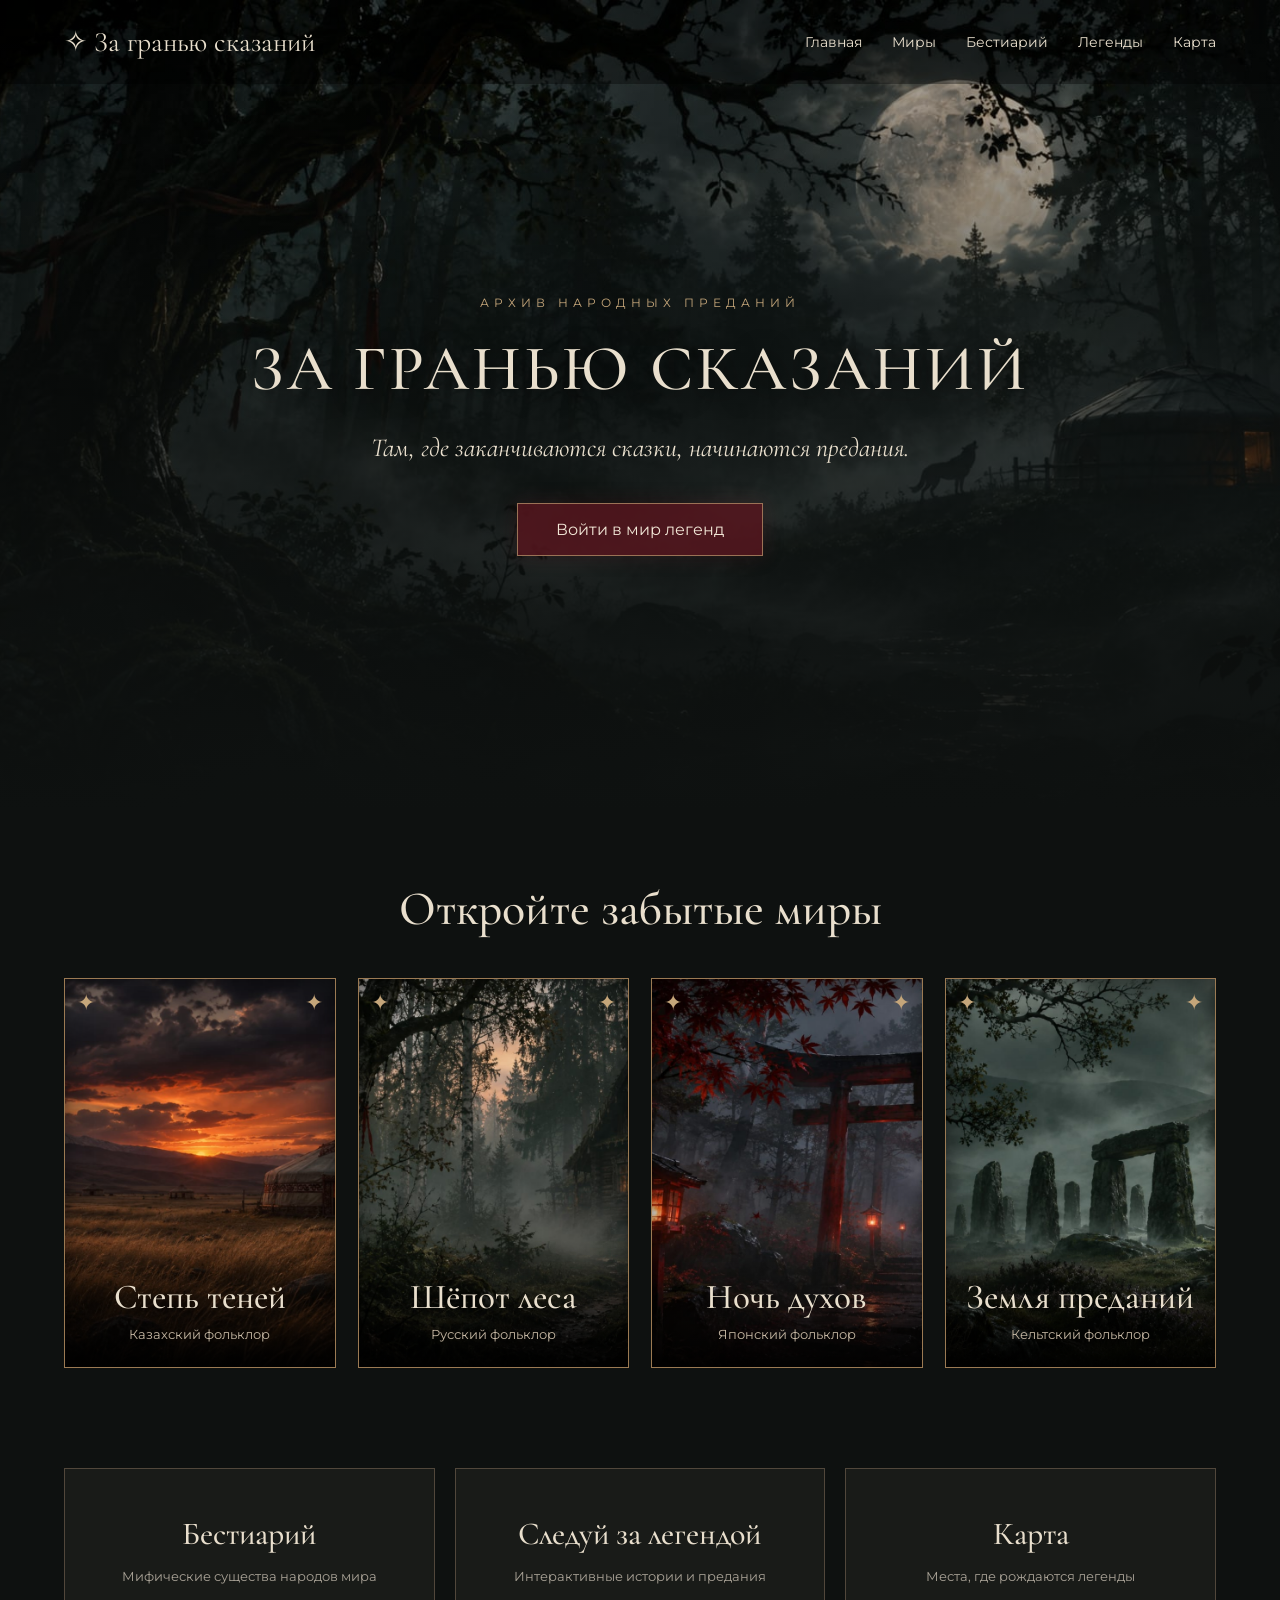
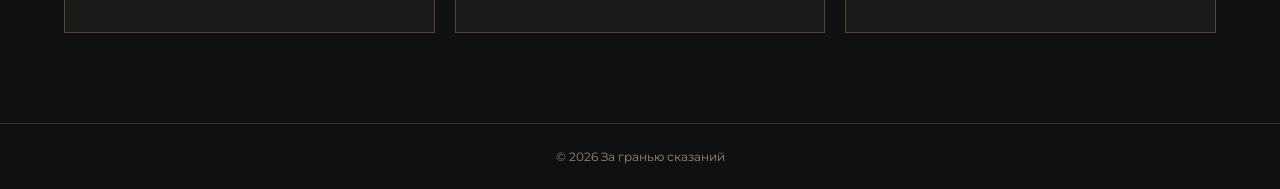
==== index.html @ 944ca491 "init project folklore" ====
<!DOCTYPE html>
<html lang="ru">
<head>
    <meta charset="UTF-8">
    <meta name="viewport" content="width=device-width, initial-scale=1.0">
    <title>За гранью сказаний</title>
    <link rel="stylesheet" href="style.css">
</head>
<body>

    <header class="header">
        <a href="#home" class="logo">✧ За гранью сказаний</a>

        <nav class="menu">
            <a href="#home">Главная</a>
            <a href="#worlds">Миры</a>
            <a href="#bestiary">Бестиарий</a>
            <a href="#legends">Легенды</a>
            <a href="#map">Карта</a>
        </nav>
    </header>

    <main>
        <section class="hero" id="home">
            <div class="hero-content">
                <p class="subtitle">АРХИВ НАРОДНЫХ ПРЕДАНИЙ</p>

                <h1>ЗА ГРАНЬЮ СКАЗАНИЙ</h1>

                <p class="description">
                    Там, где заканчиваются сказки,
                    начинаются предания.
                </p>

                <a href="#worlds" class="main-button">
                    Войти в мир легенд
                </a>
            </div>
        </section>

        <section class="worlds" id="worlds">
            <h2>Откройте забытые миры</h2>

            <div class="world-grid">
                <a href="kazakh.html" class="world-card kazakh">
                    <div class="world-info">
                        <h3>Степь теней</h3>
                        <p>Казахский фольклор</p>
                    </div>
                </a>

                <a href="russian.html" class="world-card russian">
    <div class="world-info">
        <h3>Шёпот леса</h3>
        <p>Русский фольклор</p>
    </div>
</a>

                
<a href="japanese.html" class="world-card japanese">
    <div class="world-info">
        <h3>Ночь духов</h3>
        <p>Японский фольклор</p>
    </div>
</a>

<a href="celtic.html" class="world-card celtic">
    <div class="world-info">
        <h3>Земля преданий</h3>
        <p>Кельтский фольклор</p>
    </div>
</a>

            </div>
        </section>

        <section class="explore">
            <div class="explore-card" id="bestiary">
                <h3>Бестиарий</h3>
                <p>Мифические существа народов мира</p>
            </div>

            <div class="explore-card" id="legends">
                <h3>Следуй за легендой</h3>
                <p>Интерактивные истории и предания</p>
            </div>

            <div class="explore-card" id="map">
                <h3>Карта</h3>
                <p>Места, где рождаются легенды</p>
            </div>
        </section>
    </main>

    <footer>
        <p>© 2026 За гранью сказаний</p>
    </footer>

    <script src="script.js"></script>
</body>
</html>
---- style.css ----
@import url('https://fonts.googleapis.com/css2?family=Cormorant+Garamond:wght@400;500;600&family=Montserrat:wght@400;500;600&display=swap');

* {
    margin: 0;
    padding: 0;
    box-sizing: border-box;
}

html {
    scroll-behavior: smooth;
}

body {
    background: #0e1110;
    color: #e9dfcd;
    font-family: 'Montserrat', sans-serif;
}

h1, h2, h3 {
    font-family: 'Cormorant Garamond', serif;
    font-weight: 500;
}

.header {
    position: absolute;
    top: 0;
    left: 0;
    width: 100%;
    padding: 25px 5%;
    display: flex;
    align-items: center;
    justify-content: space-between;
    z-index: 10;
    background: rgba(0, 0, 0, 0.35);
}

.logo {
    font-family: 'Cormorant Garamond', serif;
    font-size: 28px;
    color: #e9dfcd;
    text-decoration: none;
}

.menu {
    display: flex;
    gap: 30px;
}

.menu a {
    color: #e9dfcd;
    text-decoration: none;
    font-size: 14px;
    transition: color 0.3s;
}

.menu a:hover {
    color: #c5a67a;
}

.hero {
    min-height: 90vh;
    background:
        linear-gradient(rgba(0, 0, 0, 0.25), #0e1110),
        url('images/hero.jpeg') center/cover;
    display: flex;
    align-items: center;
    justify-content: center;
    text-align: center;
    padding: 120px 20px 80px;
}

.hero-content {
    max-width: 1000px;
}

.subtitle {
    color: #c5a67a;
    letter-spacing: 5px;
    font-size: 12px;
    margin-bottom: 20px;
}

.hero h1 {
    font-size: clamp(36px, 5vw, 75px);
    letter-spacing: 3px;
    text-shadow: 0 4px 25px rgba(0, 0, 0, 0.7);
}

.description {
    font-family: 'Cormorant Garamond', serif;
    font-style: italic;
    font-size: 26px;
    margin: 25px 0 40px;
}

.main-button {
    display: inline-block;
    background: rgba(85, 22, 30, 0.85);
    border: 1px solid #9b7256;
    box-shadow: 0 0 20px rgba(80, 20, 25, 0.3);
    color: #f2e7d7;
    text-decoration: none;
    padding: 16px 38px;
    transition: 0.3s;
}

.main-button:hover {
    background: #92343e;
    transform: translateY(-3px);
}

.worlds {
    padding: 70px 5%;
}

.worlds h2 {
    text-align: center;
    font-size: 48px;
    margin-bottom: 40px;
}

.world-grid {
    display: grid;
    grid-template-columns: repeat(4, 1fr);
    gap: 22px;
}

.world-card {
    display: block;
    height: 390px;
    position: relative;
    overflow: hidden;
    border: 1px solid #9b7a53;
    background-size: cover;
    background-position: center;
    color: inherit;
    text-decoration: none;
    box-shadow: inset 0 0 25px rgba(0, 0, 0, 0.5);
    transition: transform 0.4s, border-color 0.4s;
    animation: appear 0.8s ease both;
}

.world-card:hover {
    transform: translateY(-8px);
    border-color: #d7b681;
}

.world-card::before,
.world-card::after {
    content: "✦";
    position: absolute;
    color: #c5a67a;
    font-size: 22px;
    z-index: 2;
}

.world-card::before {
    top: 10px;
    left: 12px;
}

.world-card::after {
    top: 10px;
    right: 12px;
}

.kazakh {
    background-image: url('images/kazakh.jpeg');
}

.russian {
    background-image: url('images/russian.jpeg');
}

.japanese {
    background-image: url('images/japanese.jpeg');
}

.celtic {
    background-image: url('images/celtic.jpeg');
}

.world-info {
    position: absolute;
    bottom: 0;
    width: 100%;
    padding: 35px 15px 25px;
    text-align: center;
    background: linear-gradient(transparent, rgba(0, 0, 0, 0.95));
}

.world-info h3 {
    font-size: 35px;
}

.world-info p {
    margin-top: 8px;
    font-size: 13px;
    color: #c6b8a4;
}

.explore {
    display: grid;
    grid-template-columns: repeat(3, 1fr);
    gap: 20px;
    padding: 30px 5% 90px;
}

.explore-card {
    padding: 45px 25px;
    border: 1px solid #51473b;
    background: #191b18;
    text-align: center;
    transition: 0.3s;
}

.explore-card:hover {
    background: #282620;
    border-color: #c5a67a;
}

.explore-card h3 {
    font-size: 32px;
    margin-bottom: 12px;
}

.explore-card p {
    color: #aaa397;
    font-size: 13px;
    line-height: 1.7;
}

footer {
    padding: 25px;
    text-align: center;
    color: #958b7c;
    border-top: 1px solid #302e28;
    font-size: 12px;
}

@keyframes appear {
    from {
        opacity: 0;
        transform: translateY(25px);
    }

    to {
        opacity: 1;
        transform: translateY(0);
    }
}

.kazakh-hero {
    min-height: 85vh;
    display: flex;
    align-items: center;
    justify-content: center;
    text-align: center;
    padding: 130px 20px 80px;
    background:
        linear-gradient(rgba(0, 0, 0, 0.25), #0e1110),
        url('images/kazakh.jpeg') center/cover;
}

.kazakh-hero h1 {
    font-size: clamp(48px, 7vw, 100px);
    letter-spacing: 5px;
    text-shadow: 0 5px 30px #000;
}

.kazakh-intro {
    max-width: 850px;
    margin: auto;
    padding: 90px 25px;
    text-align: center;
}

.kazakh-intro h2,
.creatures-section h2,
.stories-section h2 {
    font-size: clamp(36px, 5vw, 55px);
    margin-bottom: 25px;
}

.kazakh-intro > p:last-child {
    line-height: 2;
    color: #c3b9aa;
}

.creatures-section,
.stories-section {
    padding: 70px 5%;
    text-align: center;
}

.creature-grid {
    display: grid;
    grid-template-columns: repeat(3, 1fr);
    gap: 25px;
    margin-top: 40px;
}

.creature-card {
    background: #191c19;
    border: 1px solid #766348;
    padding: 20px;
    transition: 0.3s;
}

.creature-card:hover {
    transform: translateY(-7px);
    border-color: #c5a67a;
}

.creature-image {
    height: 350px;
    background:
        linear-gradient(transparent, #171c19),
        url('images/kazakh.jpeg') center/cover;
    background-position: center 25%;
    border: 1px solid #514536;
    margin-bottom: 20px;
    transition: 0.4s;
}

.creature-image.zheztyrnak {
    background-image: url('images/zheztyrnak.jpeg');
}

.creature-image.zhalmauyz {
    background-image: url('images/zhalmauyz.jpeg');
}

.creature-image.albasty {
    background-image: url('images/albasty.jpeg');
}

.creature-card:hover .creature-image {
    transform: scale(1.02);
}

.creature-card h3 {
    font-size: 34px;
    margin-bottom: 12px;
}

.creature-card p {
    color: #bcb2a3;
    line-height: 1.7;
    font-size: 14px;
    min-height: 95px;
}

.creature-button {
    background: transparent;
    color: #d8bd91;
    border: 1px solid #a48a61;
    padding: 12px 22px;
    margin-top: 20px;
    cursor: pointer;
    transition: 0.3s;
}

.creature-button:hover {
    background: #64262c;
    color: white;
}

.story-panel {
    max-width: 850px;
    margin: 35px auto;
    padding: 45px;
    border: 1px solid #78654b;
    background: #191b18;
}

.story-panel h3 {
    font-size: 38px;
    margin-bottom: 20px;
}

.story-panel p {
    color: #c3b9aa;
    line-height: 1.9;
}

.story-note {
    margin-top: 25px;
    font-style: italic;
}

.creature-modal {
    display: none;
    position: fixed;
    inset: 0;
    z-index: 100;
    background: rgba(0, 0, 0, 0.85);
    align-items: center;
    justify-content: center;
    padding: 20px;
    overflow-y: auto;
}

.creature-modal.open {
    display: flex;
}

.modal-content {
    position: relative;
    display: grid;
    grid-template-columns: 42% 58%;
    width: 95%;
    max-width: 1000px;
    max-height: 90vh;
    overflow-y: auto;
    background: #141917;
    border: 1px solid #b39363;
    box-shadow: 0 0 60px rgba(0, 0, 0, 0.9);
}

.modal-image {
    grid-column: 1;
    grid-row: 1;
    min-height: 450px;
}

.modal-image img {
    width: 100%;
    height: 100%;
    object-fit: cover;
    display: block;
}

.modal-info {
    grid-column: 2;
    grid-row: 1;
    padding: 45px 35px;
    text-align: left;
}

.modal-info h2 {
    color: #e9dfcd;
    font-size: 48px;
    margin-bottom: 25px;
}

.modal-info h3 {
    font-size: 30px;
    color: #c5a67a;
    margin: 30px 0 15px;
}

.modal-info > p {
    line-height: 1.9;
    color: #c3b9aa;
}

.modal-warning {
    margin-top: 35px;
    text-align: center;
    color: #c5a67a !important;
    font-family: 'Cormorant Garamond', serif;
    font-size: 22px;
}

.modal-close {
    position: absolute;
    top: 12px;
    right: 15px;
    z-index: 20;
    border: none;
    background: none;
    color: #e9dfcd;
    font-size: 32px;
    cursor: pointer;
}

.book-overlay {
    display: none;
    position: fixed;
    inset: 0;
    z-index: 200;
    background: rgba(0, 0, 0, 0.94);
    padding: 20px;
    overflow-y: auto;
    align-items: center;
    justify-content: center;
}

.book-overlay.open {
    display: flex;
}

.book-window {
    position: relative;
    display: flex;
    flex-direction: column;
    align-items: center;
    justify-content: flex-start;
    width: 95%;
    max-width: 1050px;
    max-height: 95vh;
    overflow-y: auto;
    overflow-x: hidden;
    padding: 30px 25px;
    text-align: center;
    background: #101512;
    border: 1px solid #9b7850;
    box-shadow: 0 20px 70px rgba(0, 0, 0, 0.8);
}

.book-window > h2 {
    font-size: 48px;
    margin: 10px 0 25px;
}

.book-close {
    position: absolute;
    top: 12px;
    right: 20px;
    z-index: 30;
    background: none;
    border: none;
    color: #e9dfcd;
    font-size: 35px;
    cursor: pointer;
}

#flipBook {
    display: block;
    position: relative;
    margin: 20px auto;
    flex-shrink: 0;
    border: none;
    background: transparent;
    box-shadow: none;
    transition: transform 0.3s ease;
}

.flip-page {
    background: #dec49a;
    color: #302115;
    border: 1px solid #b59466;
    overflow: hidden;
}

.flip-page-content {
    width: 100%;
    height: 100%;
    padding: 25px;
    display: flex;
    flex-direction: column;
    justify-content: center;
    background:
        repeating-linear-gradient(
            0deg,
            transparent,
            transparent 30px,
            rgba(85, 58, 35, 0.035) 31px
        ),
        #dec49a;
}

.flip-page-content h3 {
    font-family: 'Cormorant Garamond', serif;
    font-size: 32px;
    margin: 15px 0;
}

.flip-page-content > p {
    font-family: 'Cormorant Garamond', serif;
    font-size: 21px;
    line-height: 1.5;
}

.flip-page-content .book-chapter {
    font-size: 12px;
    letter-spacing: 3px;
    color: #80522e;
}

.picture-content {
    display: flex;
    flex-direction: column;
    align-items: center;
    justify-content: center;
    text-align: center;
    padding: 12px;
}

.picture-content img {
    display: block;
    width: auto;
    height: auto;
    max-width: 100%;
    max-height: 440px;
    object-fit: contain;
    border: 3px double #745638;
    padding: 3px;
    background: #e8d5b4;
}

.picture-content p {
    margin-top: 10px;
    font-size: 18px;
}

.page-number {
    margin-top: 15px;
    text-align: center;
    color: #80522e;
}

.book-cover,
.book-cover .flip-page-content {
    background: #30221c;
    color: #d6b47e;
    text-align: center;
}

.book-cover .flip-page-content {
    border: 8px double #a98653;
}

.book-cover h2 {
    font-size: 46px;
}

.book-navigation {
    position: relative;
    display: flex;
    flex-direction: row;
    justify-content: center;
    align-items: center;
    flex-wrap: nowrap;
    gap: 20px;
    width: 100%;
    margin: 15px auto 0;
}

.book-navigation button {
    flex-shrink: 0;
    padding: 12px 20px;
    background: #3b2920;
    border: 1px solid #b18c59;
    color: #e9dfcd;
    cursor: pointer;
    transition: background 0.3s;
}

.book-navigation button:hover:not(:disabled) {
    background: #624330;
}

.book-navigation button:disabled {
    opacity: 0.35;
    cursor: not-allowed;
}

#pageCounter {
    color: #c5a67a;
    white-space: nowrap;
    min-width: 55px;
    text-align: center;
}

@media (max-width: 900px) {
    .world-grid {
        grid-template-columns: repeat(2, 1fr);
    }

    .explore {
        grid-template-columns: 1fr;
    }

    .header {
        flex-direction: column;
        gap: 20px;
    }

    .menu {
        gap: 15px;
        flex-wrap: wrap;
        justify-content: center;
    }
}

@media (max-width: 800px) {
    .creature-grid {
        grid-template-columns: 1fr;
    }

    .creature-card p {
        min-height: auto;
    }

    .story-panel {
        padding: 25px;
    }
}

@media (max-width: 700px) {
    .modal-content {
        grid-template-columns: 1fr;
        max-height: 85vh;
    }

    .modal-image,
    .modal-info {
        grid-column: 1;
        grid-row: auto;
    }

    .modal-image {
        min-height: 0;
        height: 300px;
    }

    .modal-info {
        padding: 30px 22px;
    }

    .modal-info h2 {
        font-size: 38px;
    }

    .book-overlay {
        padding: 8px;
    }

    .book-window {
        width: 100%;
        padding: 20px 8px;
    }

    .book-window > h2 {
        font-size: 36px;
    }

    .flip-page-content {
        padding: 15px;
    }

    .flip-page-content h3 {
        font-size: 25px;
    }

    .flip-page-content > p {
        font-size: 17px;
    }

    .picture-content {
        padding: 10px;
    }

    .picture-content img {
        max-height: 75%;
    }

    .book-navigation {
        gap: 12px;
    }

    .book-navigation button {
        padding: 10px 12px;
    }
}

@media (max-width: 500px) {
    .world-grid {
        grid-template-columns: 1fr;
    }

    .world-card {
        height: 350px;
    }

    .worlds h2 {
        font-size: 36px;
    }

    .menu a {
        font-size: 12px;
    }

    .description {
        font-size: 21px;
    }

    .hero h1 {
        font-size: 42px;
    }
}

.creature-grid {
    display: grid;
    grid-template-columns: repeat(3, minmax(0, 1fr));
    gap: 25px;
}

.creature-card {
    display: flex;
    flex-direction: column;
    align-items: center;
    min-width: 0;
    padding: 20px;
}

.creature-image {
    width: 100%;
    height: 300px;
    background-size: cover;
    background-position: center 15%;
    flex-shrink: 0;
}

.creatures-section h2,
.creature-card h3 {
    font-family: 'Montserrat', sans-serif;
    font-weight: 600;
    letter-spacing: 0;
    font-stretch: normal;
    line-height: 1.3;
}

.creatures-section h2 {
    font-size: clamp(28px, 4vw, 44px);
}

.creature-card h3 {
    font-size: 25px;
    margin: 18px 0 12px;
}

.creature-card p {
    width: 100%;
    font-family: 'Montserrat', sans-serif;
    font-size: 14px;
    font-weight: 400;
    line-height: 1.7;
    min-height: 95px;
    text-align: center;
}

.creature-card .creature-button {
    margin-top: auto;
}

@media (max-width: 800px) {
    .creature-grid {
        grid-template-columns: 1fr;
    }

    .creature-card p {
        min-height: 0;
        margin-bottom: 20px;
    }
}

.night-section {
    padding: 90px 5%;
    text-align: center;
    background: linear-gradient(#0e1110, #16100f, #0e1110);
}

.night-section h2 {
    font-size: 55px;
    color: #e9dfcd;
    margin-bottom: 15px;
}

.night-description {
    color: #b9a897;
    font-size: 14px;
    line-height: 1.8;
    margin-bottom: 45px;
}

.night-grid {
    display: grid;
    grid-template-columns: repeat(3, minmax(0, 1fr));
    gap: 25px;
}

.night-card {
    display: flex;
    flex-direction: column;
    align-items: center;
    padding: 15px 15px 25px;
    background: #191715;
    border: 1px solid #765442;
    transition: 0.4s;
}

.night-card:hover {
    transform: translateY(-7px);
    border-color: #c5a67a;
    box-shadow: 0 10px 35px rgba(0, 0, 0, 0.5);
}

.night-image {
    width: 100%;
    height: 320px;
    background-size: cover;
    background-position: center;
    border: 1px solid #5d493b;
}

.night-one {
    background-image: url("images/night1.jpeg");
}

.night-two {
    background-image: url("images/night2.jpeg");
}

.night-three {
    background-image: url("images/night3.jpeg");
}

.night-card h3 {
    font-size: 32px;
    margin: 20px 0 12px;
}

.night-card p {
    color: #b9aa9c;
    font-size: 14px;
    line-height: 1.7;
    margin-bottom: 25px;
}

.night-button {
    margin-top: auto;
    padding: 13px 25px;
    background: #39241f;
    border: 1px solid #a47b59;
    color: #e9dfcd;
    cursor: pointer;
    transition: 0.3s;
}

.night-button:hover {
    background: #68382e;
}

.night-overlay {
    display: none;
    position: fixed;
    inset: 0;
    z-index: 300;
    background: rgba(0, 0, 0, 0.92);
    align-items: center;
    justify-content: center;
    padding: 20px;
}

.night-overlay.open {
    display: flex;
}

.night-modal {
    position: relative;
    width: 100%;
    max-width: 720px;
    max-height: 90vh;
    overflow-y: auto;
    padding: 55px 45px;
    background: #17130f;
    border: 1px solid #9a754c;
    box-shadow: 0 0 70px rgba(0, 0, 0, 0.9);
    text-align: center;
}

.night-modal h2 {
    font-size: 46px;
    margin: 15px 0 25px;
}

#nightText {
    color: #d1c1ad;
    font-family: 'Cormorant Garamond', serif;
    font-size: 23px;
    line-height: 1.8;
    white-space: pre-line;
}

.night-close {
    position: absolute;
    top: 12px;
    right: 20px;
    background: none;
    border: none;
    color: #e9dfcd;
    font-size: 34px;
    cursor: pointer;
}

.night-end {
    margin-top: 30px;
    color: #b18c59;
    font-size: 13px;
}

@media (max-width: 800px) {
    .night-grid {
        grid-template-columns: 1fr;
    }

    .night-section h2 {
        font-size: 40px;
    }

    .night-modal {
        padding: 45px 22px;
    }
}

.beliefs-section {
    padding: 100px 5%;
    background: radial-gradient(ellipse at center, #211b17, #0e1110 75%);
    text-align: center;
}

.beliefs-section h2 {
    font-size: 55px;
    margin-bottom: 20px;
}

.beliefs-description {
    max-width: 750px;
    margin: 0 auto 50px;
    color: #b8aa96;
    font-size: 14px;
    line-height: 1.9;
}

.beliefs-grid {
    display: grid;
    grid-template-columns: repeat(3, minmax(0, 1fr));
    gap: 25px;
}

.belief-card {
    position: relative;
    min-height: 250px;
    padding: 35px 25px;
    background: linear-gradient(145deg, #221c17, #151411);
    border: 1px solid #76583d;
    outline: 1px solid rgba(197, 166, 122, 0.15);
    outline-offset: -9px;
    cursor: pointer;
    transition: transform 0.4s, border-color 0.4s, box-shadow 0.4s;
}

.belief-card::before,
.belief-card::after {
    content: "✦";
    position: absolute;
    top: 12px;
    color: #9d7b50;
    font-size: 14px;
}

.belief-card::before {
    left: 15px;
}

.belief-card::after {
    right: 15px;
}

.belief-card:hover {
    transform: translateY(-5px);
    border-color: #c5a67a;
    box-shadow: 0 0 30px rgba(176, 126, 70, 0.12);
}

.belief-symbol {
    display: block;
    margin-bottom: 18px;
    font-size: 35px;
    color: #c5a67a;
    transition: transform 0.4s;
}

.belief-card:hover .belief-symbol {
    transform: scale(1.2);
}

.belief-card h3 {
    font-size: 29px;
    margin-bottom: 15px;
    color: #e9dfcd;
}

.belief-hint {
    color: #9d876d;
    font-size: 12px;
    letter-spacing: 1px;
}

.belief-secret {
    display: grid;
    grid-template-rows: 0fr;
    opacity: 0;
    transition: grid-template-rows 0.5s, opacity 0.5s, margin 0.5s;
}

.belief-secret p {
    color: #cbbda8;
    font-size: 13px;
    line-height: 1.8;
    overflow: hidden;
}

.belief-card.active {
    border-color: #c5a67a;
    box-shadow: 0 0 35px rgba(176, 126, 70, 0.15);
}

.belief-card.active .belief-secret {
    display: block;
    opacity: 1;
    margin-top: 20px;
}

.belief-card.active .belief-secret p + p {
    margin-top: 12px;
}

.belief-card.active .belief-hint {
    display: none;
}

.beliefs-note {
    max-width: 700px;
    margin: 40px auto 0;
    color: #897b6b;
    font-size: 12px;
    font-style: italic;
    line-height: 1.8;
}

@media (max-width: 900px) {
    .beliefs-grid {
        grid-template-columns: repeat(2, 1fr);
    }
}

@media (max-width: 600px) {
    .beliefs-grid {
        grid-template-columns: 1fr;
    }

    .beliefs-section h2 {
        font-size: 38px;
    }
}

.secret-section {
    padding: 100px 5%;
    text-align: center;
    background: radial-gradient(ellipse at center, #251b17, #0e1110 75%);
}

.secret-section h2 {
    font-size: 55px;
    margin: 15px 0 20px;
}

.secret-description {
    max-width: 650px;
    margin: 0 auto 45px;
    color: #bcae9b;
    font-size: 14px;
    line-height: 1.9;
}

.secret-door {
    position: relative;
    display: block;
    width: min(100%, 380px);
    height: 480px;
    margin: 0 auto;
    padding: 0;
    border: 1px solid #a47b59;
    background: #120e0c;
    cursor: pointer;
    overflow: hidden;
    perspective: 1000px;
    box-shadow: 0 0 45px rgba(0, 0, 0, 0.8);
}

.door-image {
    position: absolute;
    inset: 0;
    background: url("images/door.jpeg") center/cover no-repeat;
    transform-origin: left center;
    transition: transform 1.3s ease, filter 0.5s;
    z-index: 2;
}

.door-glow {
    position: absolute;
    inset: 0;
    background: radial-gradient(ellipse, #c79a57, #4c2619 50%, #0b0808);
    box-shadow: inset 0 0 80px #000;
    z-index: 1;
}

.secret-door:hover .door-image {
    filter: brightness(1.2);
}

.secret-door.opening .door-image {
    transform: rotateY(-85deg);
}

.secret-door.opening .door-glow {
    animation: doorLight 1.4s ease forwards;
}

@keyframes doorLight {
    from {
        filter: brightness(0.5);
    }
    to {
        filter: brightness(1.8);
    }
}

.door-hint {
    margin-top: 25px;
    color: #c5a67a;
    font-family: 'Cormorant Garamond', serif;
    font-size: 22px;
}

.secret-overlay {
    display: none;
    position: fixed;
    inset: 0;
    z-index: 400;
    background: rgba(0, 0, 0, 0.94);
    align-items: center;
    justify-content: center;
    padding: 20px;
}

.secret-overlay.open {
    display: flex;
}

.secret-modal {
    position: relative;
    width: 100%;
    max-width: 750px;
    max-height: 90vh;
    overflow-y: auto;
    padding: 55px 45px;
    background: #17120f;
    border: 1px solid #a47b59;
    box-shadow: 0 0 70px rgba(173, 112, 51, 0.2);
    text-align: center;
    animation: secretAppear 0.7s ease;
}

@keyframes secretAppear {
    from {
        opacity: 0;
        transform: scale(0.9);
    }
    to {
        opacity: 1;
        transform: scale(1);
    }
}

.secret-modal h2 {
    font-size: 46px;
    margin: 20px 0 25px;
}

#secretText {
    white-space: pre-line;
    color: #d3c2ad;
    font-family: 'Cormorant Garamond', serif;
    font-size: 23px;
    line-height: 1.8;
}

.secret-close {
    position: absolute;
    top: 12px;
    right: 20px;
    border: none;
    background: none;
    color: #e9dfcd;
    font-size: 35px;
    cursor: pointer;
}

.secret-again {
    margin-top: 35px;
    padding: 13px 28px;
    background: #3c2920;
    border: 1px solid #b18c59;
    color: #e9dfcd;
    cursor: pointer;
    transition: 0.3s;
}

.secret-again:hover {
    background: #654332;
}

@media (max-width: 600px) {
    .secret-section h2 {
        font-size: 40px;
    }

    .secret-door {
        width: min(100%, 300px);
        height: 390px;
    }

    .secret-modal {
        padding: 45px 22px;
    }
}
.sound-toggle {
    position: fixed;
    bottom: 25px;
    left: 25px;
    z-index: 500;
    padding: 12px 20px;
    background: #241b17;
    color: #d8bd91;
    border: 1px solid #a48a61;
    cursor: pointer;
    font-family: 'Montserrat', sans-serif;
    font-size: 13px;
    transition: 0.3s;
}

.sound-toggle:hover {
    background: #4b3027;
}

.sound-toggle {
    position: fixed;
    bottom: 25px;
    left: 25px;
    z-index: 500;
    padding: 12px 20px;
    background: #241b17;
    color: #d8bd91;
    border: 1px solid #a48a61;
    cursor: pointer;
    font-family: 'Montserrat', sans-serif;
    font-size: 13px;
}

.sound-toggle:hover {
    background: #4b3027;
}

.archive-section {
    padding: 100px 5%;
    text-align: center;
    background: linear-gradient(#0e1110, #211813, #0e1110);
}

.archive-section h2 {
    font-size: clamp(36px, 5vw, 55px);
    margin-bottom: 20px;
}

.archive-description {
    color: #b9a897;
    line-height: 1.8;
    margin-bottom: 45px;
}

.archive-grid {
    display: grid;
    grid-template-columns: repeat(3, minmax(0, 1fr));
    gap: 25px;
}

.archive-card {
    display: flex;
    flex-direction: column;
    align-items: center;
    padding: 18px 18px 28px;
    background: #1b1714;
    border: 1px solid #806044;
    transition: 0.3s;
}

.archive-card:hover {
    transform: translateY(-6px);
    border-color: #d0ab75;
}

.archive-card img {
    width: 100%;
    height: 270px;
    object-fit: cover;
    border: 1px solid #5c4736;
}

.archive-card h3 {
    font-size: 30px;
    margin: 22px 0 12px;
}

.archive-card p {
    color: #b9aa9c;
    font-size: 14px;
    line-height: 1.7;
    margin-bottom: 25px;
}

.archive-button {
    margin-top: auto;
    padding: 12px 22px;
    background: #38251e;
    border: 1px solid #ac8359;
    color: #e9dfcd;
    cursor: pointer;
    transition: 0.3s;
}

.archive-button:hover {
    background: #704030;
}

.archive-overlay {
    display: none;
    position: fixed;
    inset: 0;
    z-index: 400;
    padding: 20px;
    background: rgba(0, 0, 0, 0.93);
    align-items: center;
    justify-content: center;
}

.archive-overlay.open {
    display: flex;
}

.archive-modal {
    position: relative;
    width: 100%;
    max-width: 750px;
    max-height: 90vh;
    overflow-y: auto;
    padding: 55px 40px;
    text-align: center;
    background: #1b1511;
    border: 1px solid #ac8359;
    box-shadow: 0 0 70px #000;
}

.archive-modal h2 {
    font-size: 43px;
    margin-bottom: 25px;
}

#archiveText {
    white-space: pre-line;
    font-family: 'Cormorant Garamond', serif;
    font-size: 23px;
    line-height: 1.8;
    color: #dbc8ac;
}

.archive-close {
    position: absolute;
    top: 12px;
    right: 20px;
    background: transparent;
    border: 0;
    color: #e9dfcd;
    font-size: 35px;
    cursor: pointer;
}

.archive-puzzle {
    margin-top: 30px;
}

.archive-puzzle[hidden] {
    display: none;
}

.archive-puzzle > p {
    margin-bottom: 20px;
    line-height: 1.8;
}

#archiveAnswer {
    width: 100%;
    max-width: 300px;
    padding: 12px;
    margin: 0 10px 15px 0;
    color: #e9dfcd;
    background: #110e0c;
    border: 1px solid #ac8359;
}

#archiveResult {
    margin-top: 18px;
    color: #d8bd91;
    line-height: 1.7;
}

@media (max-width: 800px) {
    .archive-grid {
        grid-template-columns: 1fr;
    }

    .archive-modal {
        padding: 45px 22px;
    }
}

.guardian-section {
    padding: 110px 5%;
    text-align: center;
    background: radial-gradient(
        ellipse at center,
        #281d1b,
        #0e1110 75%
    );
}

.guardian-section h2 {
    font-size: 55px;
    margin-bottom: 20px;
}

.guardian-description {
    max-width: 650px;
    margin: 0 auto 45px;
    color: #b9a897;
    font-size: 14px;
    line-height: 1.9;
}

.guardian-box {
    max-width: 750px;
    min-height: 360px;
    margin: auto;
    padding: 50px 35px;
    background: #191613;
    border: 1px solid #ac8359;
    box-shadow: 0 0 60px rgba(0, 0, 0, 0.5);
}

.guardian-box [hidden] {
    display: none !important;
}

.guardian-symbol {
    font-size: 65px;
    color: #c5a67a;
    margin-bottom: 25px;
}

.guardian-box h3 {
    font-size: 35px;
    margin-bottom: 20px;
}

.guardian-box p {
    color: #c3b9aa;
    line-height: 1.8;
}

.guardian-button {
    padding: 14px 30px;
    margin-top: 25px;
    background: #482c25;
    border: 1px solid #ac8359;
    color: #e9dfcd;
    cursor: pointer;
    transition: 0.3s;
}

.guardian-button:hover {
    background: #774438;
}

.guardian-progress {
    color: #c5a67a !important;
    margin-bottom: 25px;
    letter-spacing: 2px;
}

.guardian-answers {
    display: grid;
    grid-template-columns: 1fr 1fr;
    gap: 15px;
    margin-top: 30px;
}

.guardian-answer {
    padding: 17px;
    background: #241c18;
    border: 1px solid #806044;
    color: #e9dfcd;
    cursor: pointer;
    transition: 0.3s;
}

.guardian-answer:hover:not(:disabled) {
    background: #50332a;
}

.guardian-answer.correct {
    background: #304b38;
    border-color: #80a487;
}

.guardian-answer.wrong {
    background: #60302e;
    border-color: #b66b66;
}

.guardian-answer:disabled {
    cursor: default;
}

.guardian-feedback {
    margin-top: 20px;
    color: #d8bd91 !important;
}

#guardianScore {
    margin-top: 20px;
    color: #c5a67a;
    font-size: 23px;
}

.guardian-certificate {
    position: relative;
    max-width: 570px;
    margin: 35px auto 10px;
    padding: 45px 30px;
    background:
        radial-gradient(circle at center, #3b2b20, #17120f);
    border: 3px double #c5a67a;
    outline: 1px solid #806044;
    outline-offset: -12px;
    box-shadow:
        0 0 40px rgba(197, 166, 122, 0.15),
        inset 0 0 35px rgba(0, 0, 0, 0.5);
    text-align: center;
}

.certificate-ornament {
    color: #d4b17d;
    font-size: 28px;
    letter-spacing: 12px;
    margin-bottom: 20px;
}

.certificate-label {
    font-size: 11px;
    letter-spacing: 4px;
    color: #c5a67a !important;
}

.guardian-certificate h3 {
    font-size: 38px;
    color: #f1dfbc;
    margin: 20px 0;
}

.certificate-description {
    max-width: 350px;
    margin: 0 auto 20px;
    font-family: 'Cormorant Garamond', serif;
    font-size: 23px;
    line-height: 1.5;
}

.guardian-certificate h2 {
    font-size: 34px;
    color: #d9b47a;
    margin: 20px 0;
}

.certificate-score {
    color: #e9dfcd !important;
    font-size: 18px;
    margin-bottom: 30px;
}

.certificate-footer {
    font-size: 10px;
    letter-spacing: 2px;
    color: #9d876d !important;
}
.mystic-map-section {
    padding: 100px 5%;
    text-align: center;
    background: radial-gradient(
        ellipse at center, #2b2119, #0e1110 80%
    );
}

.mystic-map-section h2 {
    font-size: 55px;
    margin-bottom: 20px;
}

.mystic-map-description {
    color: #c5b39c;
    line-height: 1.8;
    margin-bottom: 45px;
}

.mystic-map {
    position: relative;
    max-width: 1100px;
    height: 600px;
    margin: auto;
    overflow: hidden;
    border: 3px double #a88655;
    box-shadow: 0 0 65px rgba(0,0,0,0.7);
    background:
        radial-gradient(ellipse at 45% 40%,
            rgba(218,170,101,0.35), transparent 70%),
        repeating-linear-gradient(
            25deg,
            transparent 0px,
            rgba(66,37,18,0.045) 3px,
            transparent 7px
        ),
        #85613d;
}

.mystic-map::before {
    content: "";
    position: absolute;
    inset: 0;
    pointer-events: none;
    background: radial-gradient(
        ellipse at center,
        transparent 35%,
        rgba(29,14,8,0.75) 100%
    );
    z-index: 2;
}

.map-land {
    position: absolute;
    inset: 50px 55px;
    border: 2px dashed rgba(56,31,16,0.55);
    border-radius: 48% 38% 42% 30%;
    background: rgba(185,137,79,0.13);
}

.map-caption {
    position: absolute;
    top: 47%;
    left: 37%;
    color: rgba(61,35,18,0.45);
    font-family: 'Cormorant Garamond', serif;
    font-size: 34px;
    letter-spacing: 7px;
    pointer-events: none;
}

.map-decoration {
    position: absolute;
    right: 8%;
    top: 12%;
    font-size: 55px;
    color: rgba(64,36,18,0.4);
}

.map-compass {
    position: absolute;
    left: 35px;
    top: 30px;
    font-size: 65px;
    color: #3f2716;
    z-index: 3;
}

.map-compass span {
    position: absolute;
    left: 26px;
    top: -10px;
    font-size: 16px;
}

.map-pin {
    position: absolute;
    z-index: 4;
    display: flex;
    flex-direction: column;
    align-items: center;
    gap: 5px;
    border: none;
    background: transparent;
    color: #ffe0a0;
    font-size: 35px;
    cursor: pointer;
    text-shadow: 0 0 14px #ffb743;
    animation: mapPulse 2.5s infinite alternate;
}

.map-pin span {
    padding: 6px 12px;
    background: #2c1b12;
    border: 1px solid #a47c48;
    color: #f3dfb7;
    font-family: 'Cormorant Garamond', serif;
    font-size: 21px;
    white-space: nowrap;
    text-shadow: none;
}

.map-pin:hover {
    color: #fff;
    transform: scale(1.15);
    filter: brightness(1.3);
}

.pin-burabay { top: 12%; left: 51%; }
.pin-bayanaul { top: 31%; left: 73%; }
.pin-altynemel { top: 73%; left: 77%; }
.pin-tamgaly { top: 77%; left: 51%; }
.pin-ulytau { top: 40%; left: 34%; }
.pin-aral { top: 72%; left: 14%; }

@keyframes mapPulse {
    from { text-shadow: 0 0 5px #ffb743; }
    to { text-shadow: 0 0 25px #ffd28a; }
}

.map-bottom-text {
    position: absolute;
    bottom: 18px;
    width: 100%;
    color: #f1d5a6;
    font-family: 'Cormorant Garamond', serif;
    font-size: 23px;
    z-index: 3;
}

.map-overlay {
    display: none;
    position: fixed;
    inset: 0;
    z-index: 600;
    align-items: center;
    justify-content: center;
    padding: 20px;
    background: rgba(0,0,0,0.93);
}

.map-overlay.open {
    display: flex;
}

.map-modal {
    position: relative;
    width: 100%;
    max-width: 750px;
    max-height: 90vh;
    overflow-y: auto;
    padding: 60px 45px;
    text-align: center;
    background:
        radial-gradient(circle, #34251a, #17120f);
    border: 3px double #b08a56;
    box-shadow: 0 0 70px #000;
}

.map-modal h2 {
    font-size: 50px;
    margin-bottom: 15px;
}

.map-region {
    color: #c5a67a;
    margin-bottom: 30px;
    letter-spacing: 2px;
}

.map-story {
    color: #e0ccb1;
    font-family: 'Cormorant Garamond', serif;
    font-size: 24px;
    line-height: 1.8;
    white-space: pre-line;
}

.map-disclaimer {
    margin-top: 30px;
    color: #998674;
    font-size: 11px;
    line-height: 1.7;
}

.map-close {
    position: absolute;
    top: 12px;
    right: 20px;
    border: none;
    background: transparent;
    color: #e9dfcd;
    font-size: 35px;
    cursor: pointer;
}

.mystic-map .map-land {
    background-image: url("images/map.jpeg");
    background-size: 100% 100%;
    background-position: center;
    background-repeat: no-repeat;
}
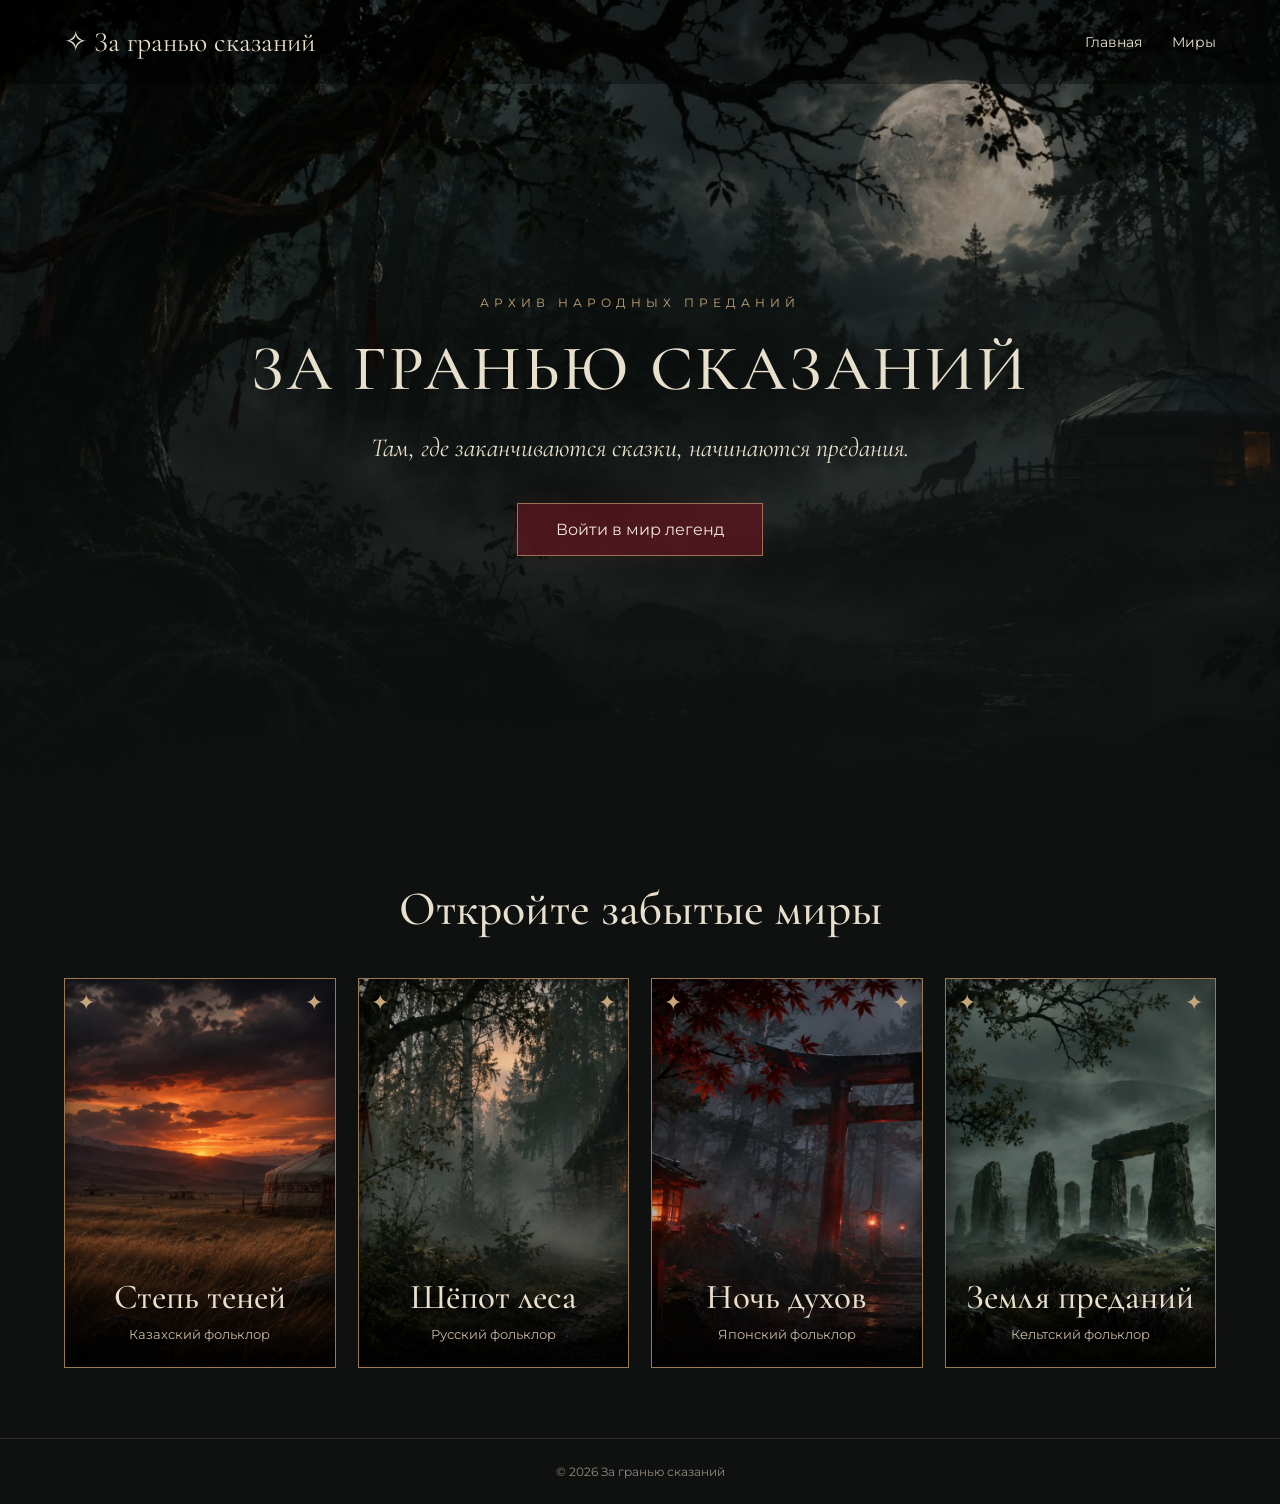
==== commit 37b69de1: "css" ====
--- a/index.html
+++ b/index.html
@@ -9,14 +9,11 @@
 <body>
 
     <header class="header">
-        <a href="#home" class="logo">✧ За гранью сказаний</a>
+        <a href="index.html" class="logo">✧ За гранью сказаний</a>
 
         <nav class="menu">
-            <a href="#home">Главная</a>
-            <a href="#worlds">Миры</a>
-            <a href="#bestiary">Бестиарий</a>
-            <a href="#legends">Легенды</a>
-            <a href="#map">Карта</a>
+            <a href="index.html">Главная</a>
+            <a href="index.html#worlds">Миры</a>
         </nav>
     </header>
 
@@ -73,23 +70,6 @@
 
             </div>
         </section>
-
-        <section class="explore">
-            <div class="explore-card" id="bestiary">
-                <h3>Бестиарий</h3>
-                <p>Мифические существа народов мира</p>
-            </div>
-
-            <div class="explore-card" id="legends">
-                <h3>Следуй за легендой</h3>
-                <p>Интерактивные истории и предания</p>
-            </div>
-
-            <div class="explore-card" id="map">
-                <h3>Карта</h3>
-                <p>Места, где рождаются легенды</p>
-            </div>
-        </section>
     </main>
 
     <footer>
